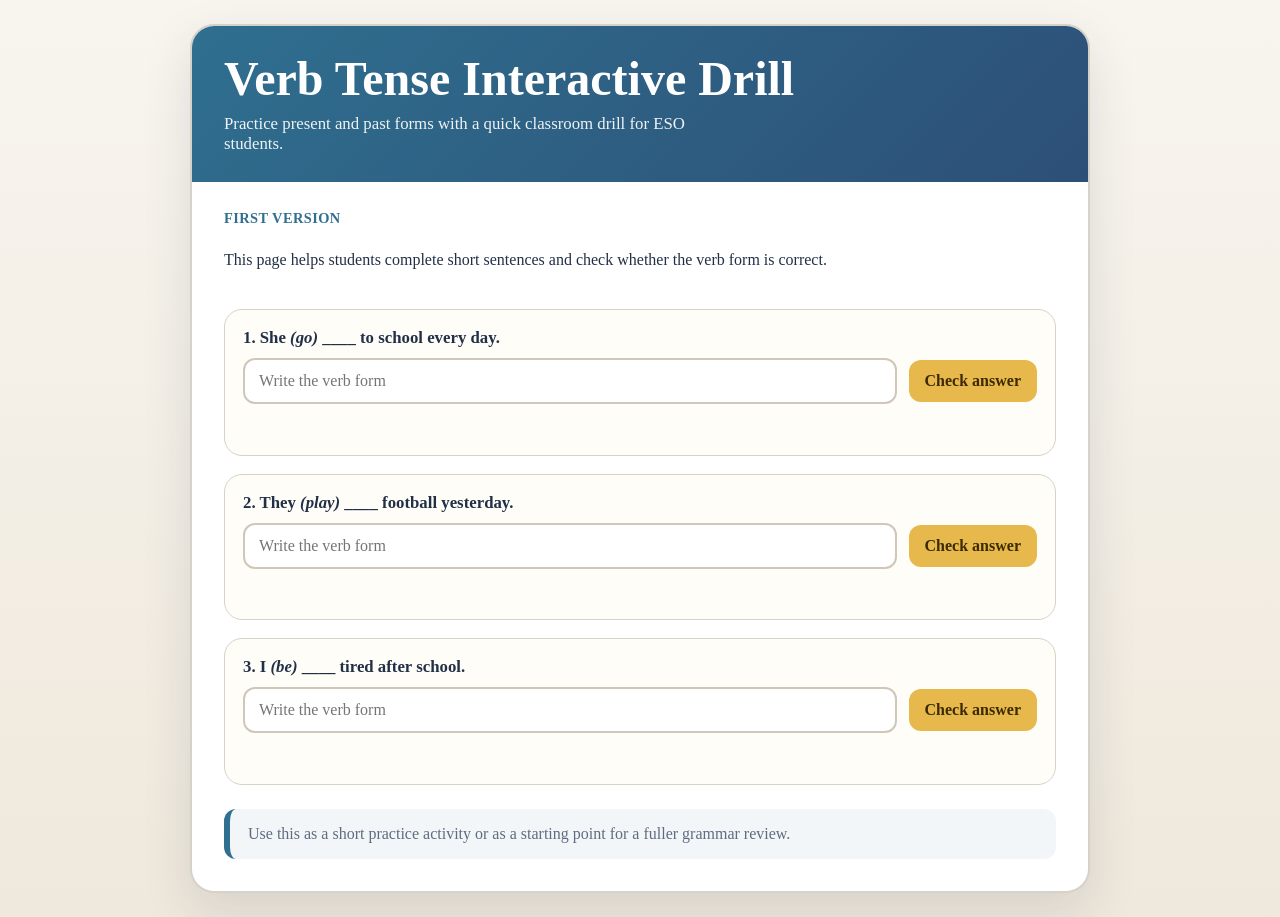
==== index.html @ df5990f2 "Initial commit: First version of Verb Tense Interactive Drill - Create interactive HTML exercise for" ====
<!DOCTYPE html>
<html lang="en">
<head>
  <meta charset="UTF-8">
  <meta name="viewport" content="width=device-width, initial-scale=1.0">
  <title>Verb Tense Interactive Drill</title>
  <style>
    :root {
      --bg: #f5f2ea;
      --panel: #ffffff;
      --ink: #223047;
      --muted: #5f6c80;
      --accent: #2f6f8f;
      --accent-2: #e7b84b;
      --ok: #2f8f5b;
      --bad: #b14646;
      --line: #d7d2c7;
    }

    * {
      box-sizing: border-box;
    }

    body {
      margin: 0;
      font-family: Georgia, "Times New Roman", serif;
      background: linear-gradient(180deg, #f8f5ef 0%, #efe8dc 100%);
      color: var(--ink);
      min-height: 100vh;
      display: grid;
      place-items: center;
      padding: 24px;
    }

    .card {
      width: min(900px, 100%);
      background: var(--panel);
      border: 2px solid var(--line);
      border-radius: 24px;
      box-shadow: 0 18px 50px rgba(34, 48, 71, 0.12);
      overflow: hidden;
    }

    header {
      background: linear-gradient(135deg, var(--accent), #2d4f77);
      color: white;
      padding: 28px 32px;
    }

    h1 {
      margin: 0 0 10px;
      font-size: clamp(2rem, 4vw, 3rem);
      line-height: 1.05;
    }

    header p {
      margin: 0;
      max-width: 60ch;
      color: rgba(255, 255, 255, 0.92);
      font-size: 1.05rem;
    }

    main {
      padding: 28px 32px 32px;
    }

    .intro {
      display: grid;
      gap: 8px;
      margin-bottom: 24px;
    }

    .intro strong {
      color: var(--accent);
      letter-spacing: 0.03em;
      text-transform: uppercase;
      font-size: 0.9rem;
    }

    .quiz {
      display: grid;
      gap: 18px;
    }

    .item {
      border: 1px solid var(--line);
      border-radius: 18px;
      padding: 18px;
      background: #fffdf8;
    }

    .item label {
      display: block;
      font-weight: 700;
      margin-bottom: 10px;
      font-size: 1.05rem;
    }

    .row {
      display: flex;
      gap: 12px;
      flex-wrap: wrap;
      align-items: center;
    }

    input {
      flex: 1 1 240px;
      border: 2px solid #cfc7b9;
      border-radius: 12px;
      padding: 12px 14px;
      font: inherit;
      font-size: 1rem;
      background: white;
    }

    button {
      border: 0;
      border-radius: 12px;
      padding: 12px 16px;
      background: var(--accent-2);
      color: #3c2a00;
      font: inherit;
      font-weight: 700;
      cursor: pointer;
    }

    button:hover {
      filter: brightness(0.97);
    }

    .feedback {
      min-height: 1.4em;
      margin-top: 10px;
      font-weight: 700;
    }

    .feedback.ok {
      color: var(--ok);
    }

    .feedback.bad {
      color: var(--bad);
    }

    .footer-note {
      margin-top: 24px;
      padding: 16px 18px;
      border-left: 6px solid var(--accent);
      background: #f3f6f9;
      border-radius: 12px;
      color: var(--muted);
    }

    @media (max-width: 640px) {
      body {
        padding: 12px;
      }

      header,
      main {
        padding-left: 18px;
        padding-right: 18px;
      }

      button {
        width: 100%;
      }
    }
  </style>
</head>
<body>
  <article class="card">
    <header>
      <h1>Verb Tense Interactive Drill</h1>
      <p>Practice present and past forms with a quick classroom drill for ESO students.</p>
    </header>

    <main>
      <section class="intro">
        <strong>First version</strong>
        <p>This page helps students complete short sentences and check whether the verb form is correct.</p>
      </section>

      <section class="quiz" aria-label="Verb tense quiz">
        <div class="item">
          <label for="q1">1. She <em>(go)</em> ____ to school every day.</label>
          <div class="row">
            <input id="q1" type="text" placeholder="Write the verb form">
            <button type="button" onclick="checkAnswer('q1', 'goes', 'f1')">Check answer</button>
          </div>
          <div id="f1" class="feedback" aria-live="polite"></div>
        </div>

        <div class="item">
          <label for="q2">2. They <em>(play)</em> ____ football yesterday.</label>
          <div class="row">
            <input id="q2" type="text" placeholder="Write the verb form">
            <button type="button" onclick="checkAnswer('q2', 'played', 'f2')">Check answer</button>
          </div>
          <div id="f2" class="feedback" aria-live="polite"></div>
        </div>

        <div class="item">
          <label for="q3">3. I <em>(be)</em> ____ tired after school.</label>
          <div class="row">
            <input id="q3" type="text" placeholder="Write the verb form">
            <button type="button" onclick="checkAnswer('q3', 'am', 'f3')">Check answer</button>
          </div>
          <div id="f3" class="feedback" aria-live="polite"></div>
        </div>
      </section>

      <div class="footer-note">
        Use this as a short practice activity or as a starting point for a fuller grammar review.
      </div>
    </main>
  </article>

  <script>
    function checkAnswer(inputId, expected, feedbackId) {
      const input = document.getElementById(inputId);
      const feedback = document.getElementById(feedbackId);
      const value = input.value.trim().toLowerCase();
      const normalizedExpected = expected.toLowerCase();

      if (!value) {
        feedback.textContent = 'Write an answer first.';
        feedback.className = 'feedback bad';
        return;
      }

      if (value === normalizedExpected) {
        feedback.textContent = 'Correct!';
        feedback.className = 'feedback ok';
      } else {
        feedback.textContent = 'Not quite. Try again.';
        feedback.className = 'feedback bad';
      }
    }
  </script>
</body>
</html>
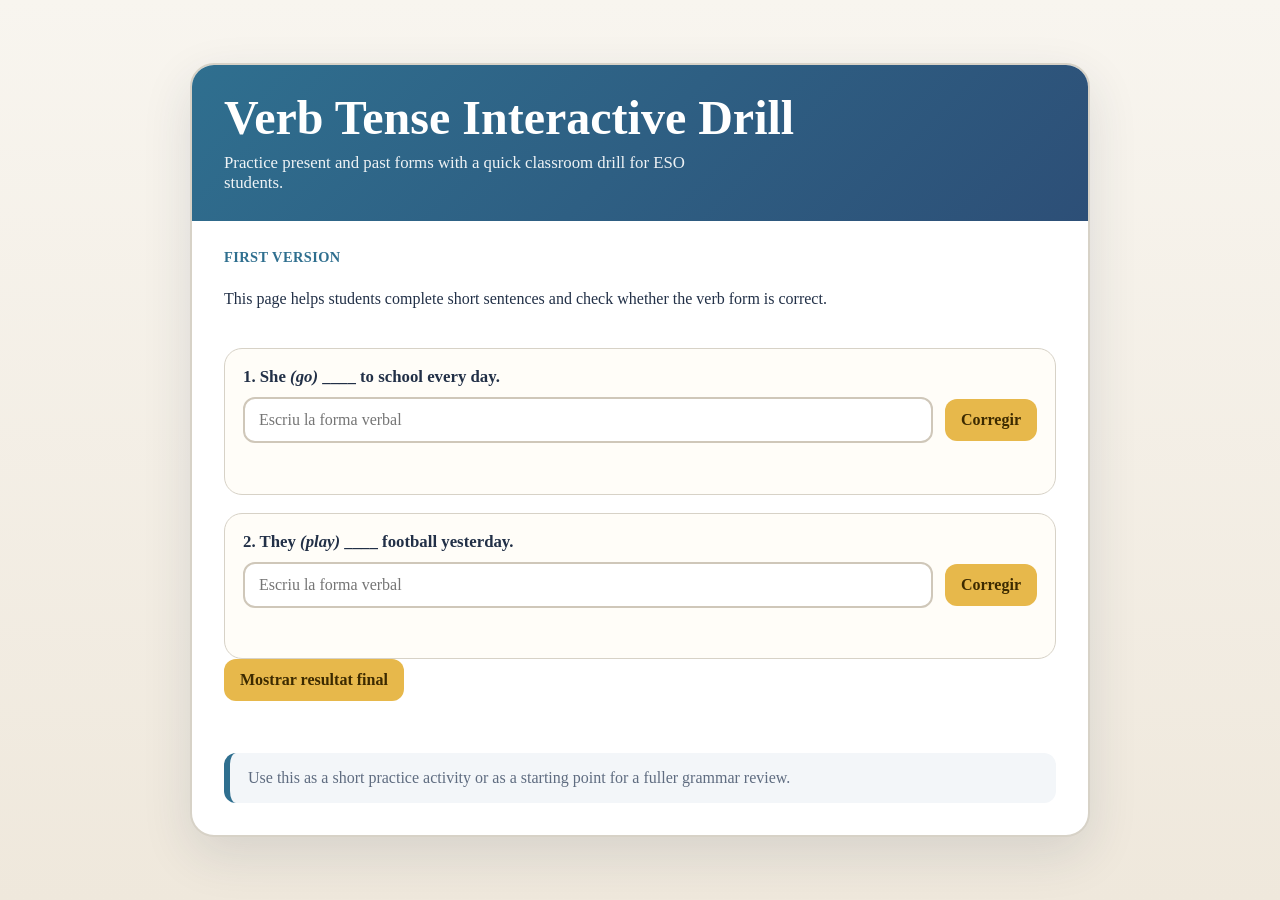
==== commit f3b22864: "Añade feedback en página, preguntas dinámicas y contador final" ====
--- a/index.html
+++ b/index.html
@@ -132,6 +132,7 @@
       min-height: 1.4em;
       margin-top: 10px;
       font-weight: 700;
+      transition: color 0.35s ease;
     }
 
     .feedback.ok {
@@ -149,6 +150,12 @@
       background: #f3f6f9;
       border-radius: 12px;
       color: var(--muted);
+    }
+
+    .results {
+      min-height: 1.4em;
+      margin-top: 6px;
+      font-weight: 700;
     }
 
     @media (max-width: 640px) {
@@ -181,34 +188,12 @@
         <p>This page helps students complete short sentences and check whether the verb form is correct.</p>
       </section>
 
-      <section class="quiz" aria-label="Verb tense quiz">
-        <div class="item">
-          <label for="q1">1. She <em>(go)</em> ____ to school every day.</label>
-          <div class="row">
-            <input id="q1" type="text" placeholder="Write the verb form">
-            <button type="button" onclick="checkAnswer('q1', 'goes', 'f1')">Check answer</button>
-          </div>
-          <div id="f1" class="feedback" aria-live="polite"></div>
-        </div>
-
-        <div class="item">
-          <label for="q2">2. They <em>(play)</em> ____ football yesterday.</label>
-          <div class="row">
-            <input id="q2" type="text" placeholder="Write the verb form">
-            <button type="button" onclick="checkAnswer('q2', 'played', 'f2')">Check answer</button>
-          </div>
-          <div id="f2" class="feedback" aria-live="polite"></div>
-        </div>
-
-        <div class="item">
-          <label for="q3">3. I <em>(be)</em> ____ tired after school.</label>
-          <div class="row">
-            <input id="q3" type="text" placeholder="Write the verb form">
-            <button type="button" onclick="checkAnswer('q3', 'am', 'f3')">Check answer</button>
-          </div>
-          <div id="f3" class="feedback" aria-live="polite"></div>
-        </div>
-      </section>
+      <section class="quiz" id="quiz" aria-label="Verb tense quiz"></section>
+
+      <div class="row">
+        <button type="button" id="show-score">Mostrar resultat final</button>
+      </div>
+      <div id="final-score" class="results" aria-live="polite"></div>
 
       <div class="footer-note">
         Use this as a short practice activity or as a starting point for a fuller grammar review.
@@ -217,26 +202,88 @@
   </article>
 
   <script>
-    function checkAnswer(inputId, expected, feedbackId) {
-      const input = document.getElementById(inputId);
-      const feedback = document.getElementById(feedbackId);
+    const questions = [
+      {
+        text: 'She <em>(go)</em> ____ to school every day.',
+        answer: 'goes'
+      },
+      {
+        text: 'They <em>(play)</em> ____ football yesterday.',
+        answer: 'played'
+      }
+    ];
+
+    const quizContainer = document.getElementById('quiz');
+    const showScoreBtn = document.getElementById('show-score');
+    const finalScore = document.getElementById('final-score');
+
+    function renderQuiz() {
+      questions.forEach((question, index) => {
+        const item = document.createElement('div');
+        item.className = 'item';
+
+        item.innerHTML = `
+          <label for="q${index + 1}">${index + 1}. ${question.text}</label>
+          <div class="row">
+            <input id="q${index + 1}" type="text" placeholder="Escriu la forma verbal">
+            <button type="button" data-index="${index}">Corregir</button>
+          </div>
+          <div id="f${index + 1}" class="feedback" aria-live="polite"></div>
+        `;
+
+        quizContainer.appendChild(item);
+      });
+    }
+
+    function checkAnswer(index) {
+      const question = questions[index];
+      const input = document.getElementById(`q${index + 1}`);
+      const feedback = document.getElementById(`f${index + 1}`);
       const value = input.value.trim().toLowerCase();
-      const normalizedExpected = expected.toLowerCase();
+      const expected = question.answer.toLowerCase();
 
       if (!value) {
-        feedback.textContent = 'Write an answer first.';
+        feedback.textContent = 'Escriu una resposta primer.';
         feedback.className = 'feedback bad';
         return;
       }
 
-      if (value === normalizedExpected) {
-        feedback.textContent = 'Correct!';
+      if (value === expected) {
+        feedback.textContent = 'Correcte!';
         feedback.className = 'feedback ok';
       } else {
-        feedback.textContent = 'Not quite. Try again.';
+        feedback.textContent = 'Incorrecte. Torna-ho a provar.';
         feedback.className = 'feedback bad';
       }
     }
+
+    function countCorrectAnswers() {
+      let correct = 0;
+
+      questions.forEach((question, index) => {
+        const input = document.getElementById(`q${index + 1}`);
+        if (input.value.trim().toLowerCase() === question.answer.toLowerCase()) {
+          correct += 1;
+        }
+      });
+
+      return correct;
+    }
+
+    renderQuiz();
+
+    quizContainer.addEventListener('click', (event) => {
+      if (event.target.tagName === 'BUTTON') {
+        const index = Number(event.target.dataset.index);
+        checkAnswer(index);
+      }
+    });
+
+    showScoreBtn.addEventListener('click', () => {
+      const correct = countCorrectAnswers();
+      finalScore.textContent = `Has encertat ${correct} de ${questions.length} preguntes.`;
+      finalScore.className = correct === questions.length ? 'results feedback ok' : 'results feedback bad';
+    });
   </script>
 </body>
 </html>
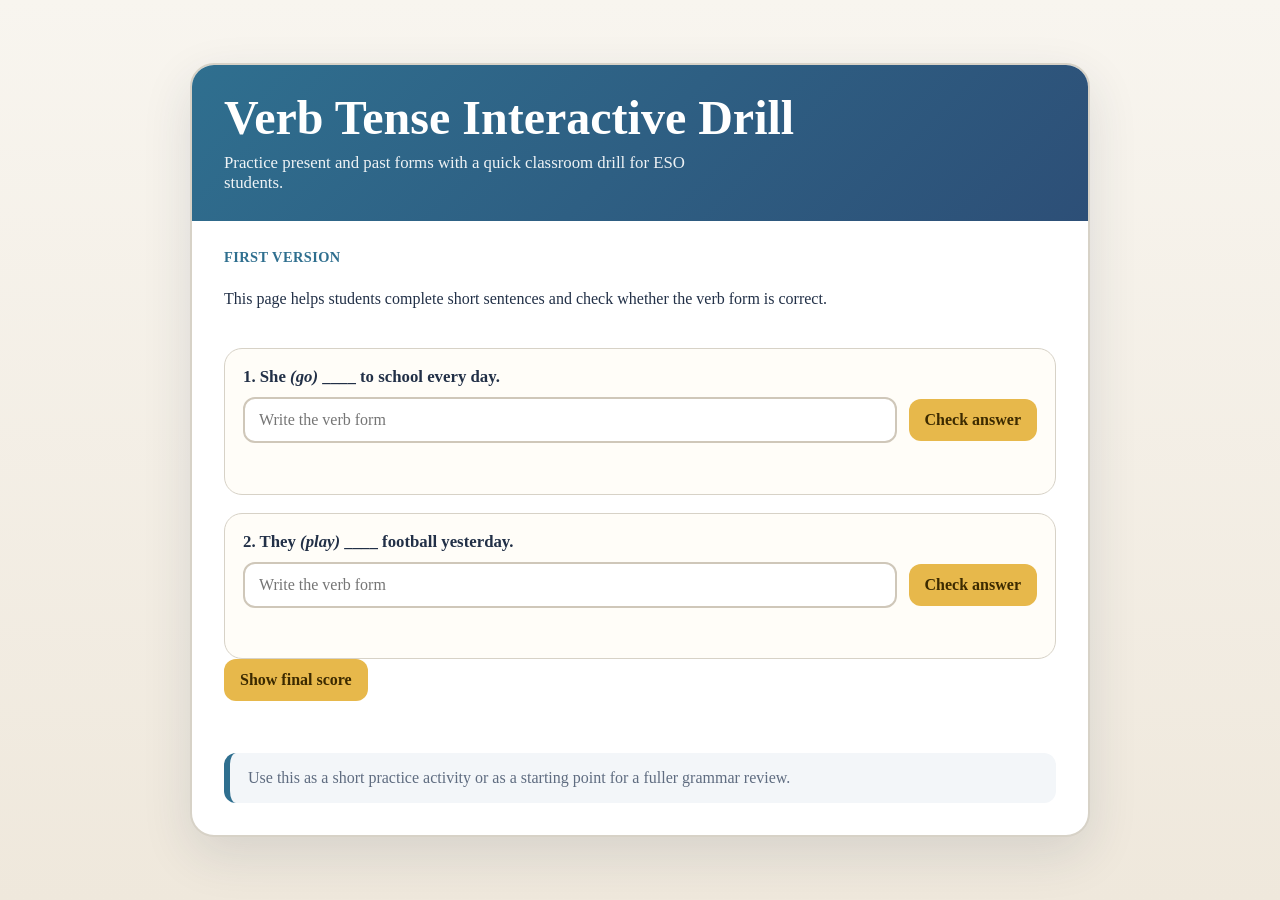
==== commit ebaf5525: "Set all UI messages to English" ====
--- a/index.html
+++ b/index.html
@@ -191,7 +191,7 @@
       <section class="quiz" id="quiz" aria-label="Verb tense quiz"></section>
 
       <div class="row">
-        <button type="button" id="show-score">Mostrar resultat final</button>
+        <button type="button" id="show-score">Show final score</button>
       </div>
       <div id="final-score" class="results" aria-live="polite"></div>
 
@@ -225,8 +225,8 @@
         item.innerHTML = `
           <label for="q${index + 1}">${index + 1}. ${question.text}</label>
           <div class="row">
-            <input id="q${index + 1}" type="text" placeholder="Escriu la forma verbal">
-            <button type="button" data-index="${index}">Corregir</button>
+            <input id="q${index + 1}" type="text" placeholder="Write the verb form">
+            <button type="button" data-index="${index}">Check answer</button>
           </div>
           <div id="f${index + 1}" class="feedback" aria-live="polite"></div>
         `;
@@ -243,16 +243,16 @@
       const expected = question.answer.toLowerCase();
 
       if (!value) {
-        feedback.textContent = 'Escriu una resposta primer.';
+        feedback.textContent = 'Write an answer first.';
         feedback.className = 'feedback bad';
         return;
       }
 
       if (value === expected) {
-        feedback.textContent = 'Correcte!';
+        feedback.textContent = 'Correct!';
         feedback.className = 'feedback ok';
       } else {
-        feedback.textContent = 'Incorrecte. Torna-ho a provar.';
+        feedback.textContent = 'Incorrect. Try again.';
         feedback.className = 'feedback bad';
       }
     }
@@ -281,7 +281,7 @@
 
     showScoreBtn.addEventListener('click', () => {
       const correct = countCorrectAnswers();
-      finalScore.textContent = `Has encertat ${correct} de ${questions.length} preguntes.`;
+      finalScore.textContent = `You got ${correct} out of ${questions.length} questions right.`;
       finalScore.className = correct === questions.length ? 'results feedback ok' : 'results feedback bad';
     });
   </script>
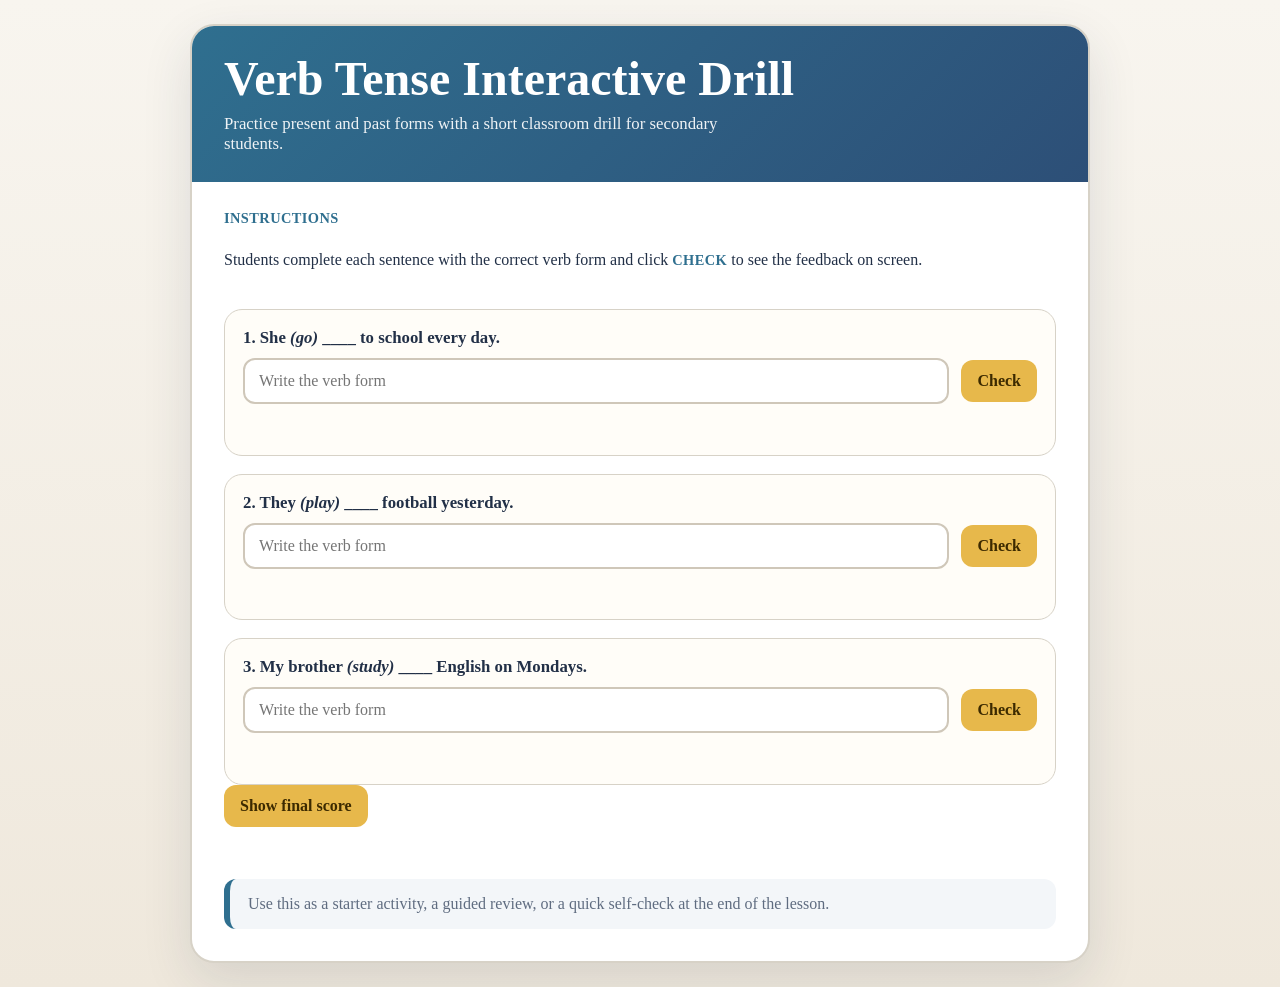
==== commit 2e95b242: "Finalize classroom-ready version and advanced delivery docs" ====
--- a/index.html
+++ b/index.html
@@ -111,6 +111,17 @@
       font: inherit;
       font-size: 1rem;
       background: white;
+      transition: background-color 0.35s ease, border-color 0.35s ease;
+    }
+
+    input.answer-correct {
+      background: #eaf8ef;
+      border-color: var(--ok);
+    }
+
+    input.answer-incorrect {
+      background: #fdecec;
+      border-color: var(--bad);
     }
 
     button {
@@ -179,13 +190,13 @@
   <article class="card">
     <header>
       <h1>Verb Tense Interactive Drill</h1>
-      <p>Practice present and past forms with a quick classroom drill for ESO students.</p>
+      <p>Practice present and past forms with a short classroom drill for secondary students.</p>
     </header>
 
     <main>
       <section class="intro">
-        <strong>First version</strong>
-        <p>This page helps students complete short sentences and check whether the verb form is correct.</p>
+        <strong>Instructions</strong>
+        <p>Students complete each sentence with the correct verb form and click <strong>Check</strong> to see the feedback on screen.</p>
       </section>
 
       <section class="quiz" id="quiz" aria-label="Verb tense quiz"></section>
@@ -196,7 +207,7 @@
       <div id="final-score" class="results" aria-live="polite"></div>
 
       <div class="footer-note">
-        Use this as a short practice activity or as a starting point for a fuller grammar review.
+        Use this as a starter activity, a guided review, or a quick self-check at the end of the lesson.
       </div>
     </main>
   </article>
@@ -210,6 +221,10 @@
       {
         text: 'They <em>(play)</em> ____ football yesterday.',
         answer: 'played'
+      },
+      {
+        text: 'My brother <em>(study)</em> ____ English on Mondays.',
+        answer: 'studies'
       }
     ];
 
@@ -226,7 +241,7 @@
           <label for="q${index + 1}">${index + 1}. ${question.text}</label>
           <div class="row">
             <input id="q${index + 1}" type="text" placeholder="Write the verb form">
-            <button type="button" data-index="${index}">Check answer</button>
+            <button type="button" data-index="${index}">Check</button>
           </div>
           <div id="f${index + 1}" class="feedback" aria-live="polite"></div>
         `;
@@ -245,15 +260,20 @@
       if (!value) {
         feedback.textContent = 'Write an answer first.';
         feedback.className = 'feedback bad';
+        input.classList.remove('answer-correct', 'answer-incorrect');
         return;
       }
 
       if (value === expected) {
-        feedback.textContent = 'Correct!';
+        feedback.textContent = 'Correct ✓';
         feedback.className = 'feedback ok';
+        input.classList.add('answer-correct');
+        input.classList.remove('answer-incorrect');
       } else {
-        feedback.textContent = 'Incorrect. Try again.';
+        feedback.textContent = `Incorrect ✗. Correct answer: ${question.answer}.`;
         feedback.className = 'feedback bad';
+        input.classList.add('answer-incorrect');
+        input.classList.remove('answer-correct');
       }
     }
 
